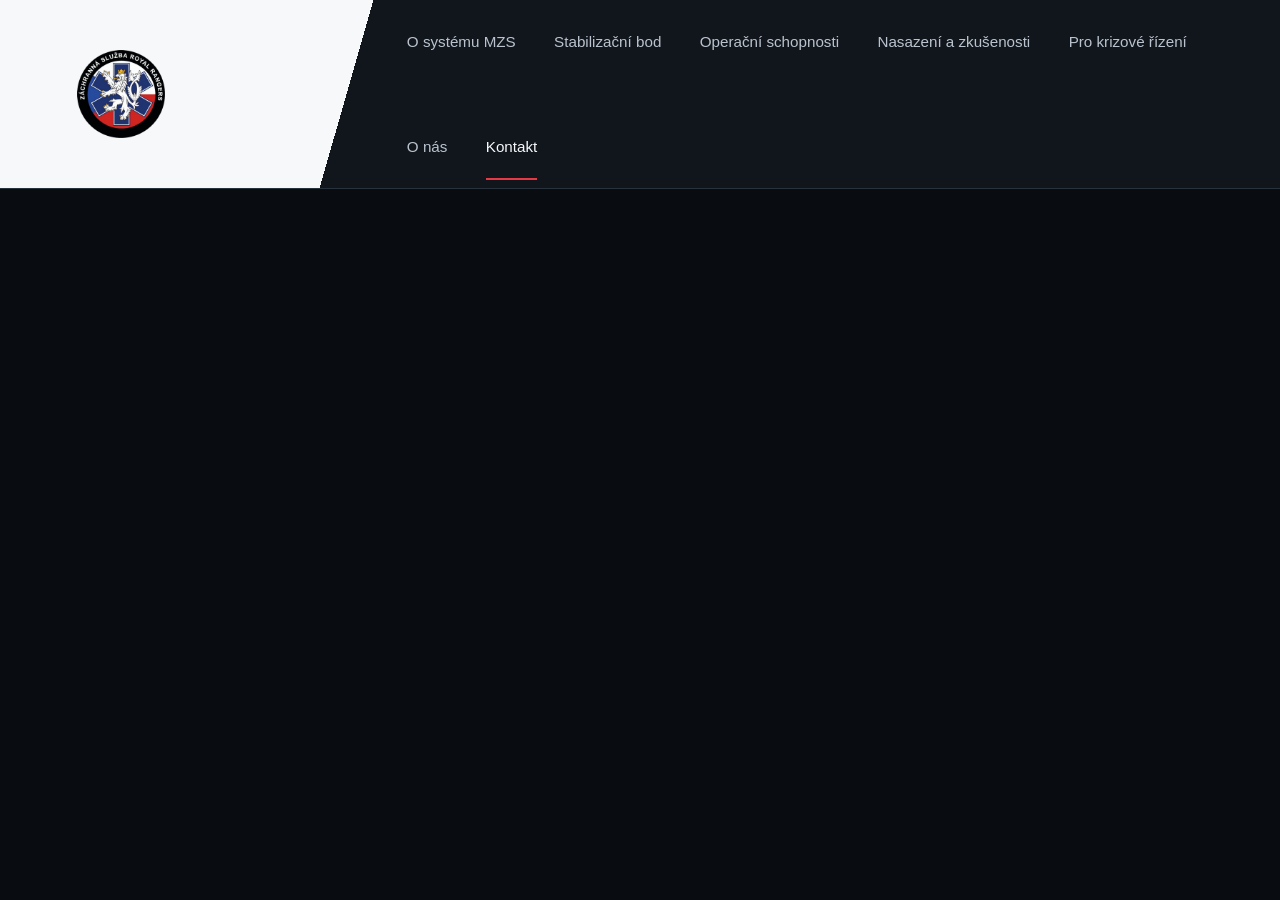
==== kontakt/index.html @ 624de3cc "deisgn a struktura webu" ====
<!DOCTYPE html>
<html lang="cs">
<head>
    <meta charset="UTF-8">
    <meta name="viewport" content="width=device-width, initial-scale=1.0">
    <title>Kontakt | MZS</title>
    <link rel="stylesheet" href="../css/styles.css">
</head>
<body>
    <div id="site-header"></div>
    <script src="../js/header.js"></script>
    <main></main>
</body>
</html>
---- css/styles.css ----
:root {
    color-scheme: dark;
    font-family: "Trebuchet MS", "Segoe UI", sans-serif;
    background: #090c10;
    color: #f6f8fa;
    --black: #090c10;
    --panel: #11161d;
    --white: #f6f8fa;
    --muted: #bac3cd;
    --red: #e63946;
    --blue: #2878d0;
}

* {
    box-sizing: border-box;
}

body {
    min-height: 100vh;
    margin: 0;
    background: var(--black);
    color: var(--white);
}

.site-header {
    position: relative;
    display: flex;
    min-height: 108px;
    align-items: center;
    justify-content: space-between;
    gap: 24px;
    overflow: hidden;
    padding: 8px 6vw;
    border-bottom: 1px solid #29313b;
    background: linear-gradient(
        106deg,
        var(--white) 0 28%,
        var(--panel) 28% 100%
    );
    font-size: 1.25rem;
    font-family: "Impact", "Trebuchet MS", "Segoe UI", sans-serif;
}

.brand {
    position: relative;
    z-index: 1;
    display: inline-flex;
    flex: 0 0 auto;
    align-items: center;
    color: var(--white);
    text-decoration: none;
}

.brand-logo {
    display: block;
    width: 88px;
    height: auto;
    aspect-ratio: 1;
    object-fit: contain;
}

.site-nav {
    position: relative;
    z-index: 1;
    display: flex;
    flex-wrap: wrap;
    align-items: center;
    gap: clamp(16px, 3vw, 40px);
}

.site-nav a {
    padding: 25px 0 23px;
    border-bottom: 2px solid transparent;
    color: var(--muted);
    font-size: 0.95rem;
    text-decoration: none;
    transition: color 160ms ease, border-color 160ms ease;
}

.site-nav a:hover,
.site-nav a:focus-visible,
.site-nav a[aria-current="page"] {
    border-bottom-color: var(--red);
    color: var(--white);
}

.home-content {
    padding: 72px 6vw;
}

.home-content h1 {
    margin: 0;
    font-size: clamp(2rem, 5vw, 3.5rem);
}

@media (max-width: 1100px) {
    .site-header {
        display: flex;
        align-items: center;
        flex-direction: row;
        flex-wrap: wrap;
        gap: 12px;
        padding: 10px 6vw 0;
        background: linear-gradient(
            106deg,
            var(--white) 0 16%,
            var(--panel) 16% 100%
        ) top left / 100% 82px no-repeat, var(--panel);
    }

    .brand-logo {
        width: clamp(56px, 7vw, 72px);
    }

    .site-nav {
        gap: 16px;
    }

    .site-nav a {
        padding: 8px 0 12px;
        font-size: 0.88rem;
    }
}

@media (max-width: 560px) {
    .site-header {
        background: linear-gradient(
            106deg,
            var(--white) 0 23%,
            var(--panel) 23% 100%
        ) top left / 100% 82px no-repeat, var(--panel);
    }

    .brand-logo {
        width: clamp(48px, 16vw, 64px);
    }
}

@media (max-width: 360px) {
    .site-title {
        font-size: 1rem;
    }
}
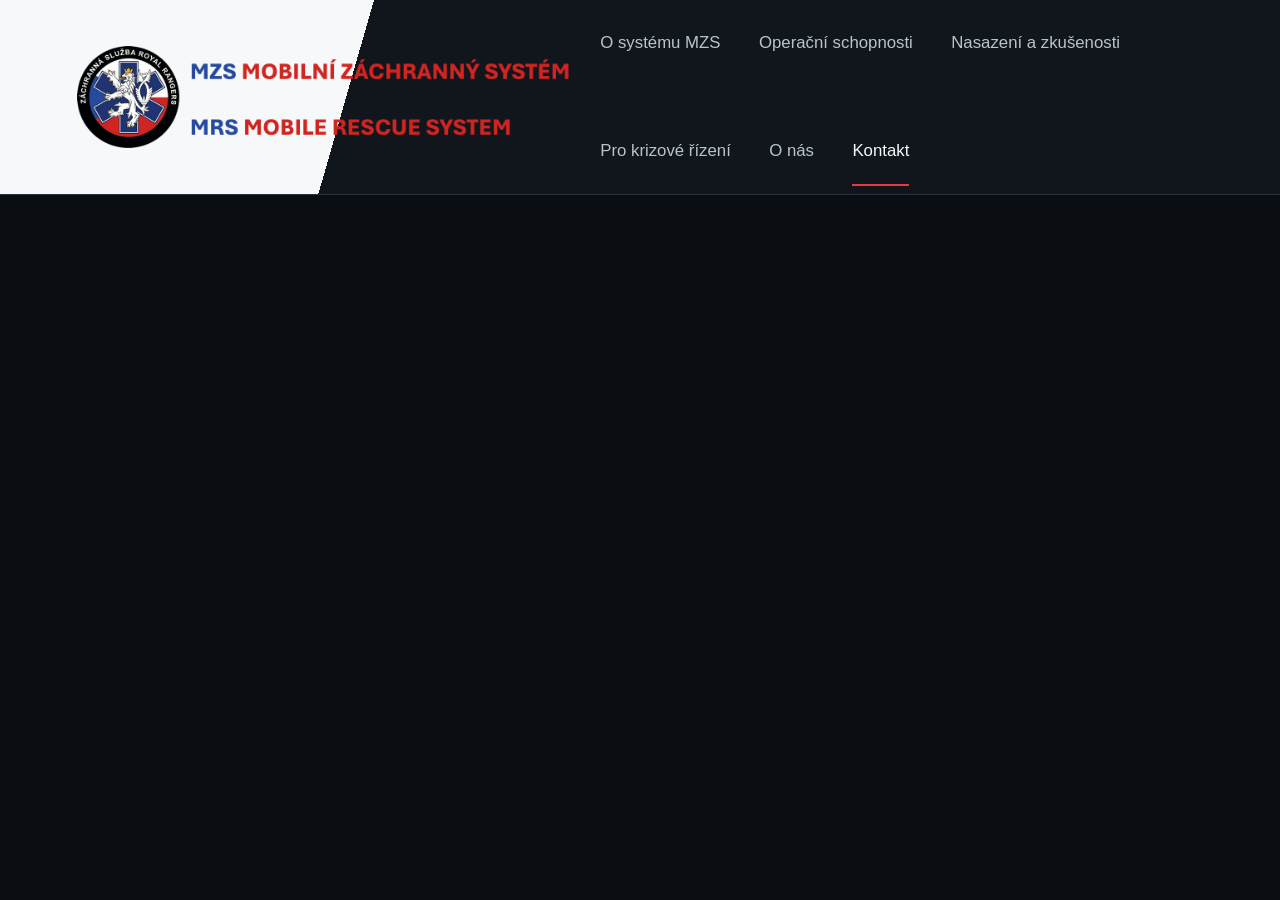
==== commit deb4c169: "Add favicons to all pages" ====
--- a/kontakt/index.html
+++ b/kontakt/index.html
@@ -4,6 +4,11 @@
     <meta charset="UTF-8">
     <meta name="viewport" content="width=device-width, initial-scale=1.0">
     <title>Kontakt | MZS</title>
+    <link rel="icon" href="/favicon.ico" sizes="any">
+    <link rel="apple-touch-icon" sizes="180x180" href="/icon/apple-touch-icon.png">
+    <link rel="icon" type="image/png" sizes="32x32" href="/icon/favicon-32x32.png">
+    <link rel="icon" type="image/png" sizes="16x16" href="/icon/favicon-16x16.png">
+    <link rel="manifest" href="/icon/site.webmanifest">
     <link rel="stylesheet" href="../css/styles.css">
 </head>
 <body>
--- a/css/styles.css
+++ b/css/styles.css
@@ -17,9 +17,17 @@
 
 body {
     min-height: 100vh;
+    min-height: 100svh;
     margin: 0;
     background: var(--black);
     color: var(--white);
+}
+
+.home-screen {
+    display: flex;
+    min-height: 100vh;
+    min-height: 100svh;
+    flex-direction: column;
 }
 
 .site-header {
@@ -46,6 +54,7 @@
     z-index: 1;
     display: inline-flex;
     flex: 0 0 auto;
+    max-width: 100%;
     align-items: center;
     color: var(--white);
     text-decoration: none;
@@ -53,9 +62,10 @@
 
 .brand-logo {
     display: block;
-    width: 88px;
-    height: auto;
-    aspect-ratio: 1;
+    flex: 0 0 auto;
+    width: auto;
+    height: clamp(64px, 8vw, 104px);
+    max-width: 100%;
     object-fit: contain;
 }
 
@@ -72,7 +82,7 @@
     padding: 25px 0 23px;
     border-bottom: 2px solid transparent;
     color: var(--muted);
-    font-size: 0.95rem;
+    font-size: 1.05rem;
     text-decoration: none;
     transition: color 160ms ease, border-color 160ms ease;
 }
@@ -84,13 +94,184 @@
     color: var(--white);
 }
 
-.home-content {
+.uvod {
+    position: relative;
+    display: flex;
+    flex: 1 0 0;
+    min-height: 0;
+    align-items: flex-end;
+    width: 100%;
+    overflow: hidden;
+    background: url("../images/hlavni.webp") center / cover no-repeat;
+}
+
+.uvod::before {
+    position: absolute;
+    inset: 0;
+    background: rgb(255 255 255 / 50%);
+    content: "";
+}
+
+.uvod-content {
+    position: relative;
+    width: 100%;
     padding: 72px 6vw;
-}
-
-.home-content h1 {
-    margin: 0;
+    text-align: center;
+}
+
+.uvod h1 {
+    margin: 0;
+    color: var(--black);
     font-size: clamp(2rem, 5vw, 3.5rem);
+}
+
+.uvod h1 a {
+    color: inherit;
+    text-decoration: none;
+}
+
+.uvod h1 a:focus-visible {
+    outline: 3px solid var(--blue);
+    outline-offset: 6px;
+}
+
+.strategicky-vyznam {
+    display: grid;
+    grid-template-columns: 2fr 1fr;
+    background: var(--panel);
+    margin: 80px 6vw;
+    scroll-margin-top: 24px;
+    overflow: hidden;
+    border: 1px solid #394654;
+    border-radius: 8px;
+}
+
+.strategicky-vyznam-image {
+    display: block;
+    width: 100%;
+    height: auto;
+    aspect-ratio: 4 / 3;
+    object-fit: cover;
+}
+
+.strategicky-vyznam-content {
+    display: flex;
+    flex-direction: column;
+    justify-content: center;
+    padding: 48px clamp(24px, 4vw, 64px);
+}
+
+.strategicky-vyznam-content h2 {
+    margin: 0 0 20px;
+    font-size: clamp(1.75rem, 3vw, 2.6rem);
+}
+
+.strategicky-vyznam-content p {
+    margin: 0;
+    color: var(--muted);
+    font-size: clamp(1.05rem, 1.3vw, 1.2rem);
+    line-height: 1.75;
+}
+
+.retezec-zachrany {
+    display: grid;
+    grid-template-columns: 1fr 2fr;
+    grid-template-areas: "content image";
+    margin: 80px 6vw;
+    overflow: hidden;
+    border: 1px solid #394654;
+    border-radius: 8px;
+    background: #1b252f;
+}
+
+.retezec-zachrany-image {
+    display: block;
+    grid-area: image;
+    width: 100%;
+    height: auto;
+    aspect-ratio: 4 / 3;
+    object-fit: cover;
+}
+
+.retezec-zachrany-content {
+    display: flex;
+    grid-area: content;
+    flex-direction: column;
+    justify-content: center;
+    padding: 48px clamp(24px, 4vw, 64px);
+}
+
+.retezec-zachrany-content h2 {
+    margin: 0 0 20px;
+    font-size: clamp(1.75rem, 3vw, 2.6rem);
+}
+
+.retezec-zachrany-content p {
+    margin: 0;
+    color: var(--muted);
+    font-size: clamp(1.05rem, 1.3vw, 1.2rem);
+    line-height: 1.75;
+}
+
+.postup-pece {
+    display: flex;
+    min-height: 50vh;
+    min-height: 50svh;
+    flex-direction: column;
+    justify-content: center;
+    width: 100%;
+    padding: 48px 6vw 64px;
+    background: var(--panel);
+}
+
+.home-screen-empty {
+    background: var(--black);
+}
+
+.postup-pece h2 {
+    margin: 0 0 24px;
+    font-size: 1.5rem;
+}
+
+.postup-pece-steps {
+    display: grid;
+    grid-template-columns: repeat(6, minmax(0, 1fr));
+    gap: 28px;
+    margin: 0;
+    padding: 0;
+    list-style: none;
+}
+
+.postup-pece-steps li {
+    position: relative;
+    display: flex;
+    min-height: 112px;
+    align-items: center;
+    justify-content: center;
+    padding: 16px;
+    border: 4px solid var(--white);
+    border-radius: 8px;
+    background: var(--black);
+    color: var(--white);
+    font-size: 1rem;
+    font-weight: 700;
+    line-height: 1.4;
+    text-align: center;
+}
+
+.postup-pece-steps li:nth-child(2n) {
+    border-color: var(--red );
+}
+
+.postup-pece-steps li:not(:last-child)::after {
+    position: absolute;
+    top: 50%;
+    left: calc(100% + 8px);
+    color: var(--blue);
+    content: "→";
+    font-size: 1.25rem;
+    font-weight: 700;
+    transform: translateY(-50%);
 }
 
 @media (max-width: 1100px) {
@@ -103,13 +284,9 @@
         padding: 10px 6vw 0;
         background: linear-gradient(
             106deg,
-            var(--white) 0 16%,
-            var(--panel) 16% 100%
+            var(--white) 0 36%,
+            var(--panel) 36% 100%
         ) top left / 100% 82px no-repeat, var(--panel);
-    }
-
-    .brand-logo {
-        width: clamp(56px, 7vw, 72px);
     }
 
     .site-nav {
@@ -118,7 +295,54 @@
 
     .site-nav a {
         padding: 8px 0 12px;
-        font-size: 0.88rem;
+        font-size: 0.94rem;
+    }
+}
+
+@media (max-width: 760px) {
+    .strategicky-vyznam {
+        grid-template-columns: minmax(0, 1fr);
+    }
+
+    .strategicky-vyznam-image {
+        height: min(65vw, 420px);
+        aspect-ratio: auto;
+    }
+
+    .strategicky-vyznam-content {
+        padding: 32px 6vw 40px;
+    }
+
+    .retezec-zachrany {
+        grid-template-columns: minmax(0, 1fr);
+        grid-template-areas:
+            "image"
+            "content";
+    }
+
+    .retezec-zachrany-image {
+        height: min(65vw, 420px);
+        aspect-ratio: auto;
+    }
+
+    .retezec-zachrany-content {
+        padding: 32px 6vw 40px;
+    }
+
+    .postup-pece-steps {
+        grid-template-columns: minmax(0, 1fr);
+        gap: 24px;
+    }
+
+    .postup-pece-steps li {
+        min-height: 76px;
+    }
+
+    .postup-pece-steps li:not(:last-child)::after {
+        top: calc(100% + 1px);
+        left: 50%;
+        content: "↓";
+        transform: translateX(-50%);
     }
 }
 
@@ -126,14 +350,11 @@
     .site-header {
         background: linear-gradient(
             106deg,
-            var(--white) 0 23%,
-            var(--panel) 23% 100%
+            var(--white) 0 70%,
+            var(--panel) 70% 100%
         ) top left / 100% 82px no-repeat, var(--panel);
     }
 
-    .brand-logo {
-        width: clamp(48px, 16vw, 64px);
-    }
 }
 
 @media (max-width: 360px) {
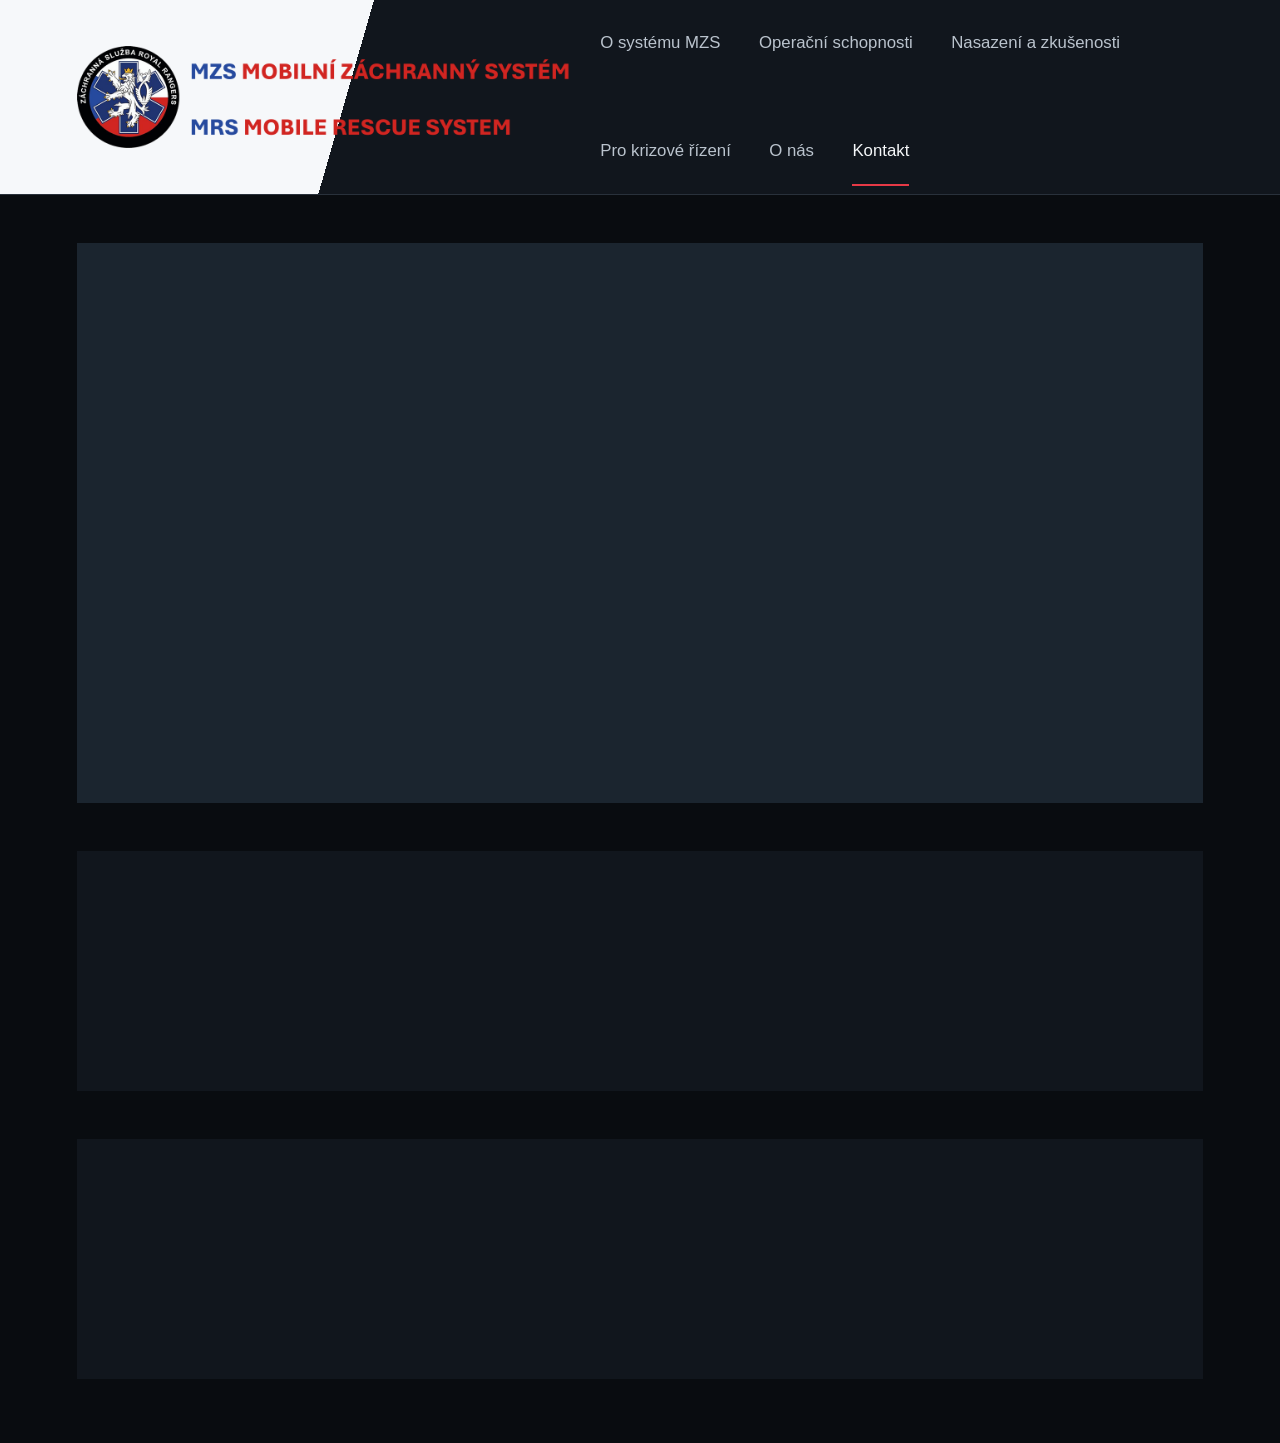
==== commit 4333e072: "zaloha" ====
--- a/kontakt/index.html
+++ b/kontakt/index.html
@@ -14,6 +14,10 @@
 <body>
     <div id="site-header"></div>
     <script src="../js/header.js"></script>
-    <main></main>
+    <main class="stranka">
+        <div class="blok-1" role="img" aria-label="Místo pro úvodní obrázek"></div>
+        <div class="blok-2"></div>
+        <div class="blok-3"></div>
+    </main>
 </body>
 </html>
--- a/css/styles.css
+++ b/css/styles.css
@@ -108,11 +108,11 @@
 .uvod::before {
     position: absolute;
     inset: 0;
-    background: rgb(255 255 255 / 50%);
+    background: rgb(255 255 255 / 0%);
     content: "";
 }
 
-.uvod-content {
+.uvod .blok-1 {
     position: relative;
     width: 100%;
     padding: 72px 6vw;
@@ -154,19 +154,19 @@
     object-fit: cover;
 }
 
-.strategicky-vyznam-content {
+.strategicky-vyznam > .blok-2 {
     display: flex;
     flex-direction: column;
     justify-content: center;
     padding: 48px clamp(24px, 4vw, 64px);
 }
 
-.strategicky-vyznam-content h2 {
+.strategicky-vyznam > .blok-2 h2 {
     margin: 0 0 20px;
     font-size: clamp(1.75rem, 3vw, 2.6rem);
 }
 
-.strategicky-vyznam-content p {
+.strategicky-vyznam > .blok-2 p {
     margin: 0;
     color: var(--muted);
     font-size: clamp(1.05rem, 1.3vw, 1.2rem);
@@ -193,7 +193,7 @@
     object-fit: cover;
 }
 
-.retezec-zachrany-content {
+.retezec-zachrany > .blok-3 {
     display: flex;
     grid-area: content;
     flex-direction: column;
@@ -201,12 +201,12 @@
     padding: 48px clamp(24px, 4vw, 64px);
 }
 
-.retezec-zachrany-content h2 {
+.retezec-zachrany > .blok-3 h2 {
     margin: 0 0 20px;
     font-size: clamp(1.75rem, 3vw, 2.6rem);
 }
 
-.retezec-zachrany-content p {
+.retezec-zachrany > .blok-3 p {
     margin: 0;
     color: var(--muted);
     font-size: clamp(1.05rem, 1.3vw, 1.2rem);
@@ -226,6 +226,61 @@
 
 .home-screen-empty {
     background: var(--black);
+}
+
+.stranka {
+    display: grid;
+    gap: 48px;
+    padding: 48px 6vw 64px;
+}
+
+.stranka .blok-1 {
+    min-height: min(56vw, 560px);
+    background: #1b252f;
+}
+
+.stranka .blok-2,
+.stranka .blok-3 {
+    min-height: 240px;
+    background: var(--panel);
+}
+
+.operacni-blok {
+    display: grid;
+    min-height: min(56vw, 560px);
+    grid-template-columns: minmax(0, 1fr) minmax(0, 1fr);
+    overflow: hidden;
+    border: 1px solid #394654;
+    border-radius: 8px;
+    background: var(--panel);
+}
+
+.operacni-blok__obsah {
+    display: flex;
+    align-items: center;
+    padding: 48px clamp(24px, 4vw, 64px);
+}
+
+.operacni-blok__obsah h2 {
+    margin: 0;
+    font-size: clamp(1.75rem, 3vw, 2.6rem);
+}
+
+.operacni-blok__obrazek {
+    position: relative;
+    min-width: 0;
+    overflow: hidden;
+    border-left: 1px solid #394654;
+    background: #1b252f;
+}
+
+.operacni-blok__obrazek img {
+    position: absolute;
+    inset: 0;
+    display: block;
+    width: 100%;
+    height: 100%;
+    object-fit: cover;
 }
 
 .postup-pece h2 {
@@ -300,6 +355,21 @@
 }
 
 @media (max-width: 760px) {
+    .operacni-blok {
+        grid-template-columns: minmax(0, 1fr);
+    }
+
+    .operacni-blok__obsah {
+        min-height: 160px;
+        padding: 32px 6vw;
+    }
+
+    .operacni-blok__obrazek {
+        min-height: min(65vw, 420px);
+        border-top: 1px solid #394654;
+        border-left: 0;
+    }
+
     .strategicky-vyznam {
         grid-template-columns: minmax(0, 1fr);
     }
@@ -309,7 +379,7 @@
         aspect-ratio: auto;
     }
 
-    .strategicky-vyznam-content {
+    .strategicky-vyznam > .blok-2 {
         padding: 32px 6vw 40px;
     }
 
@@ -325,7 +395,7 @@
         aspect-ratio: auto;
     }
 
-    .retezec-zachrany-content {
+    .retezec-zachrany > .blok-3 {
         padding: 32px 6vw 40px;
     }
 
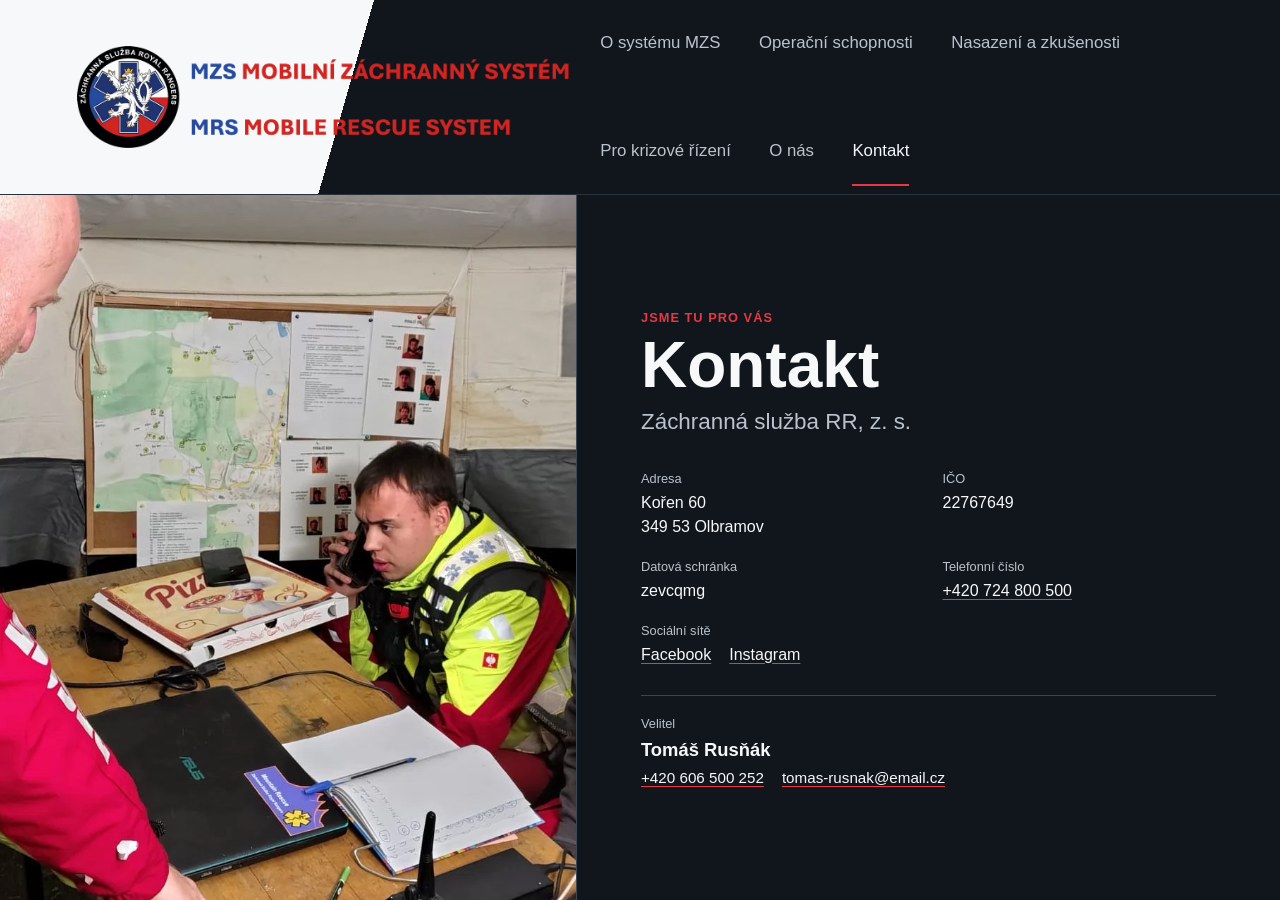
==== commit a64dfeb5: "oprava spatneho commitu, stranky O Nas a Kontakty" ====
--- a/kontakt/index.html
+++ b/kontakt/index.html
@@ -11,13 +11,55 @@
     <link rel="manifest" href="/icon/site.webmanifest">
     <link rel="stylesheet" href="../css/styles.css">
 </head>
-<body>
+<body class="kontakt-page-body">
     <div id="site-header"></div>
     <script src="../js/header.js"></script>
-    <main class="stranka">
-        <div class="blok-1" role="img" aria-label="Místo pro úvodní obrázek"></div>
-        <div class="blok-2"></div>
-        <div class="blok-3"></div>
+    <main class="kontakt-page">
+        <div class="kontakt-page__image">
+            <img src="images/kontakty.webp  " alt="Záchranný tým u zdravotnického stanu a sanitního vozu">
+        </div>
+        <section class="kontakt-page__content" aria-labelledby="kontakt-title">
+            <header class="kontakt-page__heading">
+                <p class="kontakt-page__eyebrow">Jsme tu pro vás</p>
+                <h1 id="kontakt-title">Kontakt</h1>
+                <h2>Záchranná služba RR, z. s.</h2>
+            </header>
+
+            <dl class="kontakt-details">
+                <div class="kontakt-details__item">
+                    <dt>Adresa</dt>
+                    <dd>Kořen 60<br>349 53 Olbramov</dd>
+                </div>
+                <div class="kontakt-details__item">
+                    <dt>IČO</dt>
+                    <dd>22767649</dd>
+                </div>
+                <div class="kontakt-details__item">
+                    <dt>Datová schránka</dt>
+                    <dd>zevcqmg</dd>
+                </div>
+                <div class="kontakt-details__item">
+                    <dt>Telefonní číslo</dt>
+                    <dd><a href="tel:+420724800500">+420 724 800 500</a></dd>
+                </div>
+                <div class="kontakt-details__item kontakt-details__item--social">
+                    <dt>Sociální sítě</dt>
+                    <dd>
+                        <a href="https://www.facebook.com/zsr.rangers/" target="_blank" rel="noreferrer">Facebook</a>
+                        <a href="https://www.instagram.com/rescue_rangers_official/" target="_blank" rel="noreferrer">Instagram</a>
+                    </dd>
+                </div>
+            </dl>
+
+            <section class="kontakt-velitel" aria-labelledby="velitel-title">
+                <h2 id="velitel-title">Velitel</h2>
+                <p class="kontakt-velitel__name">Tomáš Rusňák</p>
+                <div class="kontakt-velitel__links">
+                    <a href="tel:+420606500252">+420 606 500 252</a>
+                    <a href="mailto:tomas-rusnak@email.cz">tomas-rusnak@email.cz</a>
+                </div>
+            </section>
+        </section>
     </main>
 </body>
 </html>
--- a/css/styles.css
+++ b/css/styles.css
@@ -243,6 +243,202 @@
 .stranka .blok-3 {
     min-height: 240px;
     background: var(--panel);
+}
+
+.o-nas-page-body {
+    display: flex;
+    height: 100vh;
+    height: 100svh;
+    flex-direction: column;
+    overflow: hidden;
+}
+
+.o-nas-page-body #site-header {
+    flex: 0 0 auto;
+}
+
+.o-nas-page {
+    display: grid;
+    flex: 1 1 auto;
+    min-height: 0;
+    grid-template-rows: minmax(0, 1fr) minmax(0, 1fr);
+    overflow: hidden;
+    background: var(--panel);
+}
+
+.o-nas-page__image {
+    min-height: 0;
+    overflow: hidden;
+    background: #1b252f;
+}
+
+.o-nas-page__image img {
+    display: block;
+    width: 100%;
+    height: 100%;
+    object-fit: cover;
+    object-position: center 55%;
+}
+
+.o-nas-page__content {
+    display: grid;
+    min-height: 0;
+    grid-template-columns: minmax(0, 0.8fr) minmax(0, 1.2fr);
+    align-items: center;
+    gap: clamp(24px, 5vw, 80px);
+    padding: 36px 10vw;
+    border-top: 1px solid #394654;
+}
+
+.o-nas-page__eyebrow {
+    margin: 0 0 12px;
+    color: var(--red);
+    font-size: 0.85rem;
+    font-weight: 700;
+    text-transform: uppercase;
+}
+
+.o-nas-page__title h1 {
+    margin: 0;
+    font-size: clamp(2.5rem, 5vw, 4.5rem);
+    line-height: 1;
+}
+
+.o-nas-page__text p {
+    margin: 0;
+    color: var(--muted);
+    font-size: clamp(1rem, 1.35vw, 1.2rem);
+    line-height: 1.65;
+}
+
+.o-nas-page__text p + p {
+    margin-top: 14px;
+}
+
+.kontakt-page-body {
+    display: flex;
+    height: 100vh;
+    height: 100svh;
+    flex-direction: column;
+    overflow: hidden;
+}
+
+.kontakt-page-body #site-header {
+    flex: 0 0 auto;
+}
+
+.kontakt-page {
+    display: grid;
+    flex: 1 1 auto;
+    min-height: 0;
+    grid-template-columns: minmax(0, 0.9fr) minmax(0, 1.1fr);
+    overflow: hidden;
+    background: var(--panel);
+}
+
+.kontakt-page__image {
+    min-width: 0;
+    overflow: hidden;
+    background: #1b252f;
+}
+
+.kontakt-page__image img {
+    display: block;
+    width: 100%;
+    height: 100%;
+    object-fit: cover;
+}
+
+.kontakt-page__content {
+    display: flex;
+    min-width: 0;
+    flex-direction: column;
+    justify-content: center;
+    overflow: hidden;
+    padding: clamp(24px, 5vh, 64px) clamp(24px, 5vw, 80px);
+    border-left: 1px solid #394654;
+}
+
+.kontakt-page__eyebrow {
+    margin: 0 0 8px;
+    color: var(--red);
+    font-size: 0.8rem;
+    font-weight: 700;
+    letter-spacing: 0.08em;
+    text-transform: uppercase;
+}
+
+.kontakt-page__heading h1 {
+    margin: 0;
+    font-size: clamp(2.5rem, 5vw, 4.5rem);
+    line-height: 1;
+}
+
+.kontakt-page__heading h2 {
+    margin: 12px 0 0;
+    color: var(--muted);
+    font-size: clamp(1.05rem, 1.8vw, 1.4rem);
+    font-weight: 400;
+}
+
+.kontakt-details {
+    display: grid;
+    grid-template-columns: repeat(2, minmax(0, 1fr));
+    gap: 20px 28px;
+    margin: 36px 0 28px;
+}
+
+.kontakt-details__item dt {
+    margin-bottom: 5px;
+    color: var(--muted);
+    font-size: 0.8rem;
+}
+
+.kontakt-details__item dd {
+    margin: 0;
+    font-size: 1rem;
+    line-height: 1.5;
+    overflow-wrap: anywhere;
+}
+
+.kontakt-page__content a {
+    color: var(--white);
+    text-decoration-color: var(--red);
+    text-underline-offset: 3px;
+}
+
+.kontakt-page__content a:hover,
+.kontakt-page__content a:focus-visible {
+    color: #ff7b83;
+}
+
+.kontakt-details__item--social dd,
+.kontakt-velitel__links {
+    display: flex;
+    flex-wrap: wrap;
+    gap: 8px 18px;
+}
+
+.kontakt-velitel {
+    padding-top: 20px;
+    border-top: 1px solid #394654;
+}
+
+.kontakt-velitel h2 {
+    margin: 0 0 8px;
+    color: var(--muted);
+    font-size: 0.8rem;
+    font-weight: 400;
+}
+
+.kontakt-velitel__name {
+    margin: 0 0 8px;
+    font-size: 1.15rem;
+    font-weight: 700;
+}
+
+.kontakt-velitel__links {
+    font-size: 0.95rem;
 }
 
 .operacni-blok {
@@ -355,6 +551,61 @@
 }
 
 @media (max-width: 760px) {
+    .o-nas-page {
+        grid-template-rows: minmax(0, 0.8fr) minmax(0, 1.2fr);
+    }
+
+    .o-nas-page__content {
+        grid-template-columns: minmax(0, 1fr);
+        align-content: center;
+        gap: 18px;
+        padding: 24px 8vw;
+    }
+
+    .o-nas-page__eyebrow {
+        margin-bottom: 8px;
+        font-size: 0.75rem;
+    }
+
+    .o-nas-page__title h1 {
+        font-size: clamp(2.25rem, 9vw, 3.5rem);
+    }
+
+    .o-nas-page__text p {
+        font-size: 0.98rem;
+        line-height: 1.5;
+    }
+
+    .o-nas-page__text p + p {
+        margin-top: 10px;
+    }
+
+    .kontakt-page {
+        grid-template-columns: minmax(0, 0.7fr) minmax(0, 1.3fr);
+    }
+
+    .kontakt-page__content {
+        padding: 20px clamp(16px, 4vw, 30px);
+    }
+
+    .kontakt-page__heading h1 {
+        font-size: clamp(2rem, 8vw, 3rem);
+    }
+
+    .kontakt-details {
+        grid-template-columns: minmax(0, 1fr);
+        gap: 12px;
+        margin: 22px 0 18px;
+    }
+
+    .kontakt-details__item dt {
+        margin-bottom: 2px;
+    }
+
+    .kontakt-velitel {
+        padding-top: 14px;
+    }
+
     .operacni-blok {
         grid-template-columns: minmax(0, 1fr);
     }
@@ -425,6 +676,82 @@
         ) top left / 100% 82px no-repeat, var(--panel);
     }
 
+    .kontakt-page {
+        grid-template-columns: minmax(0, 0.55fr) minmax(0, 1.45fr);
+    }
+
+    .kontakt-page__content {
+        padding: 16px 14px;
+    }
+
+    .kontakt-page__eyebrow {
+        margin-bottom: 5px;
+        font-size: 0.68rem;
+    }
+
+    .kontakt-page__heading h1 {
+        font-size: 2rem;
+    }
+
+    .kontakt-page__heading h2 {
+        margin-top: 7px;
+        font-size: 0.95rem;
+    }
+
+    .kontakt-details {
+        gap: 9px;
+        margin: 18px 0 14px;
+    }
+
+    .kontakt-details__item dt {
+        font-size: 0.72rem;
+    }
+
+    .kontakt-details__item dd {
+        font-size: 0.88rem;
+        line-height: 1.35;
+    }
+
+    .kontakt-details__item--social dd,
+    .kontakt-velitel__links {
+        gap: 4px 12px;
+    }
+
+    .kontakt-velitel {
+        padding-top: 10px;
+    }
+
+    .kontakt-velitel__name {
+        font-size: 1rem;
+    }
+
+    .kontakt-velitel__links {
+        flex-direction: column;
+        font-size: 0.82rem;
+    }
+
+}
+
+@media (max-height: 700px) {
+    .o-nas-page__content {
+        padding-top: 16px;
+        padding-bottom: 16px;
+    }
+
+    .kontakt-page__content {
+        padding-top: 12px;
+        padding-bottom: 12px;
+    }
+
+    .kontakt-details {
+        gap: 8px 20px;
+        margin-top: 16px;
+        margin-bottom: 14px;
+    }
+
+    .kontakt-velitel {
+        padding-top: 10px;
+    }
 }
 
 @media (max-width: 360px) {
